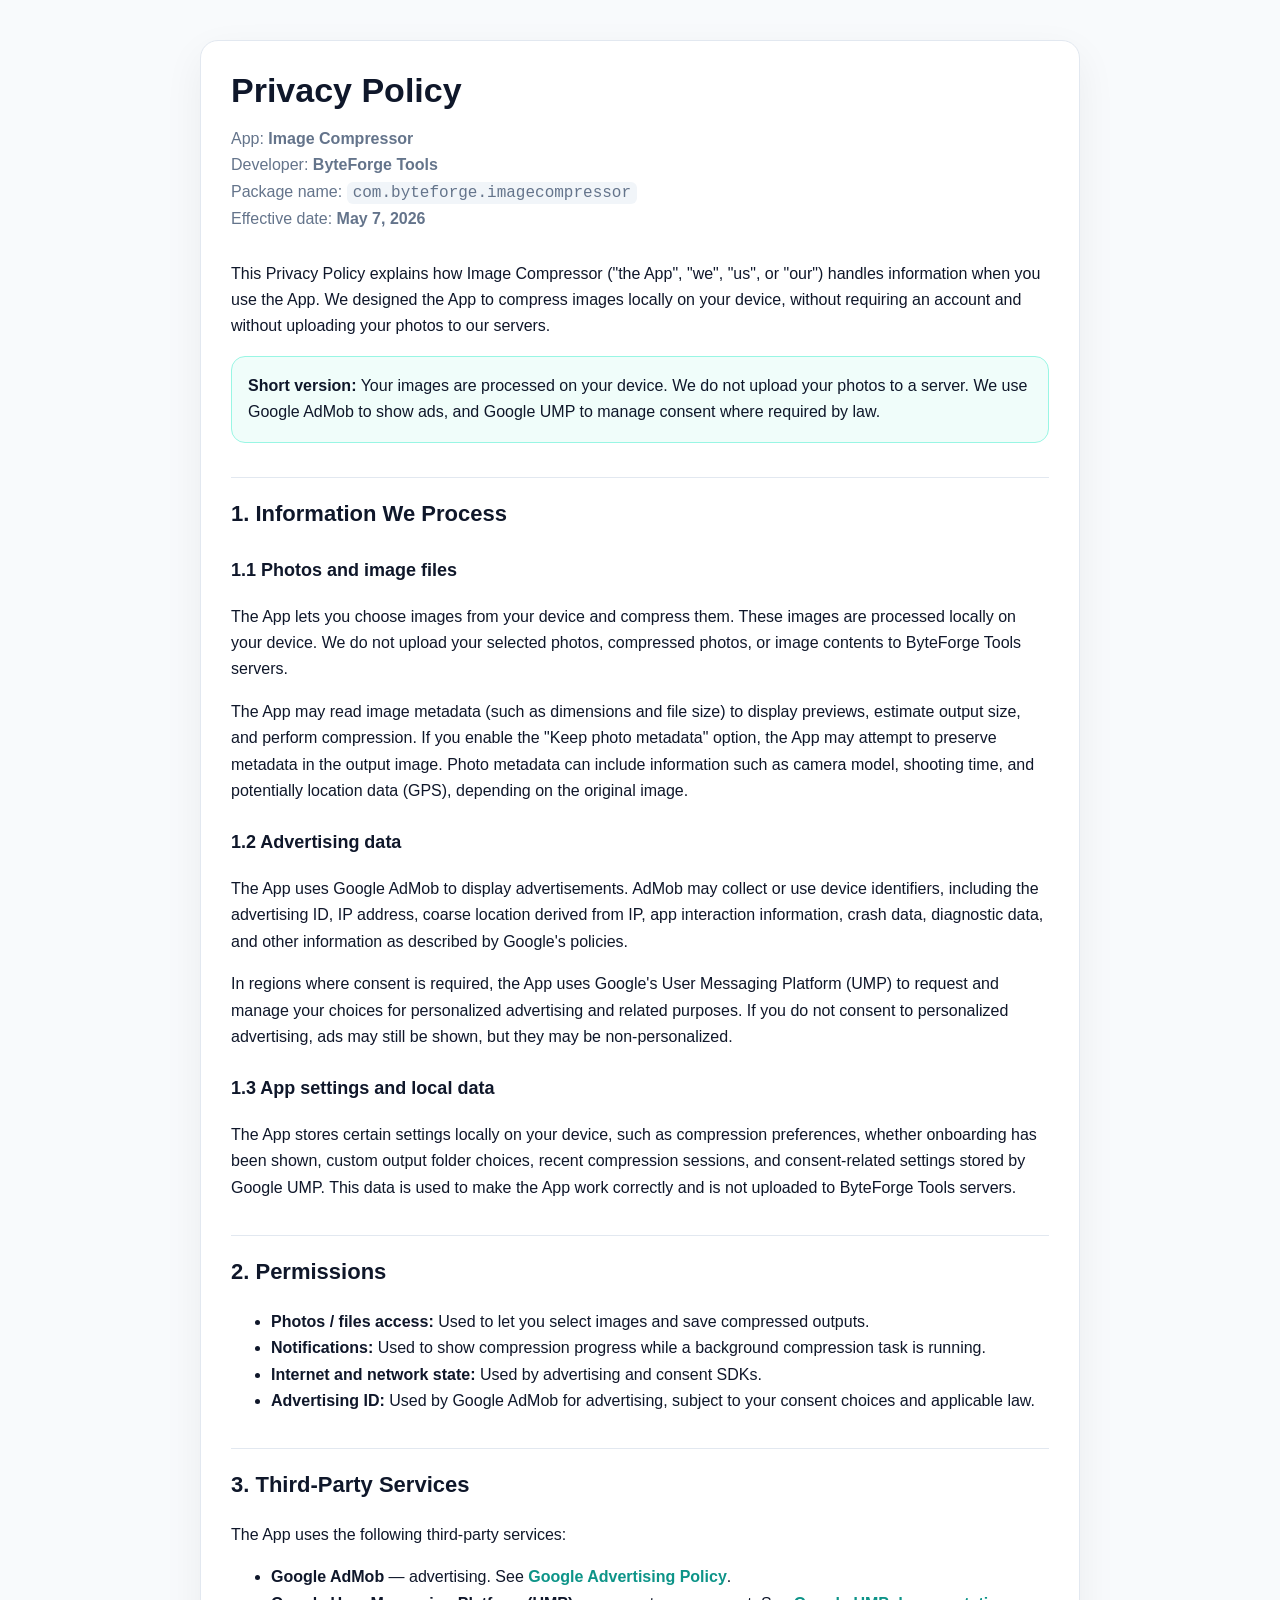
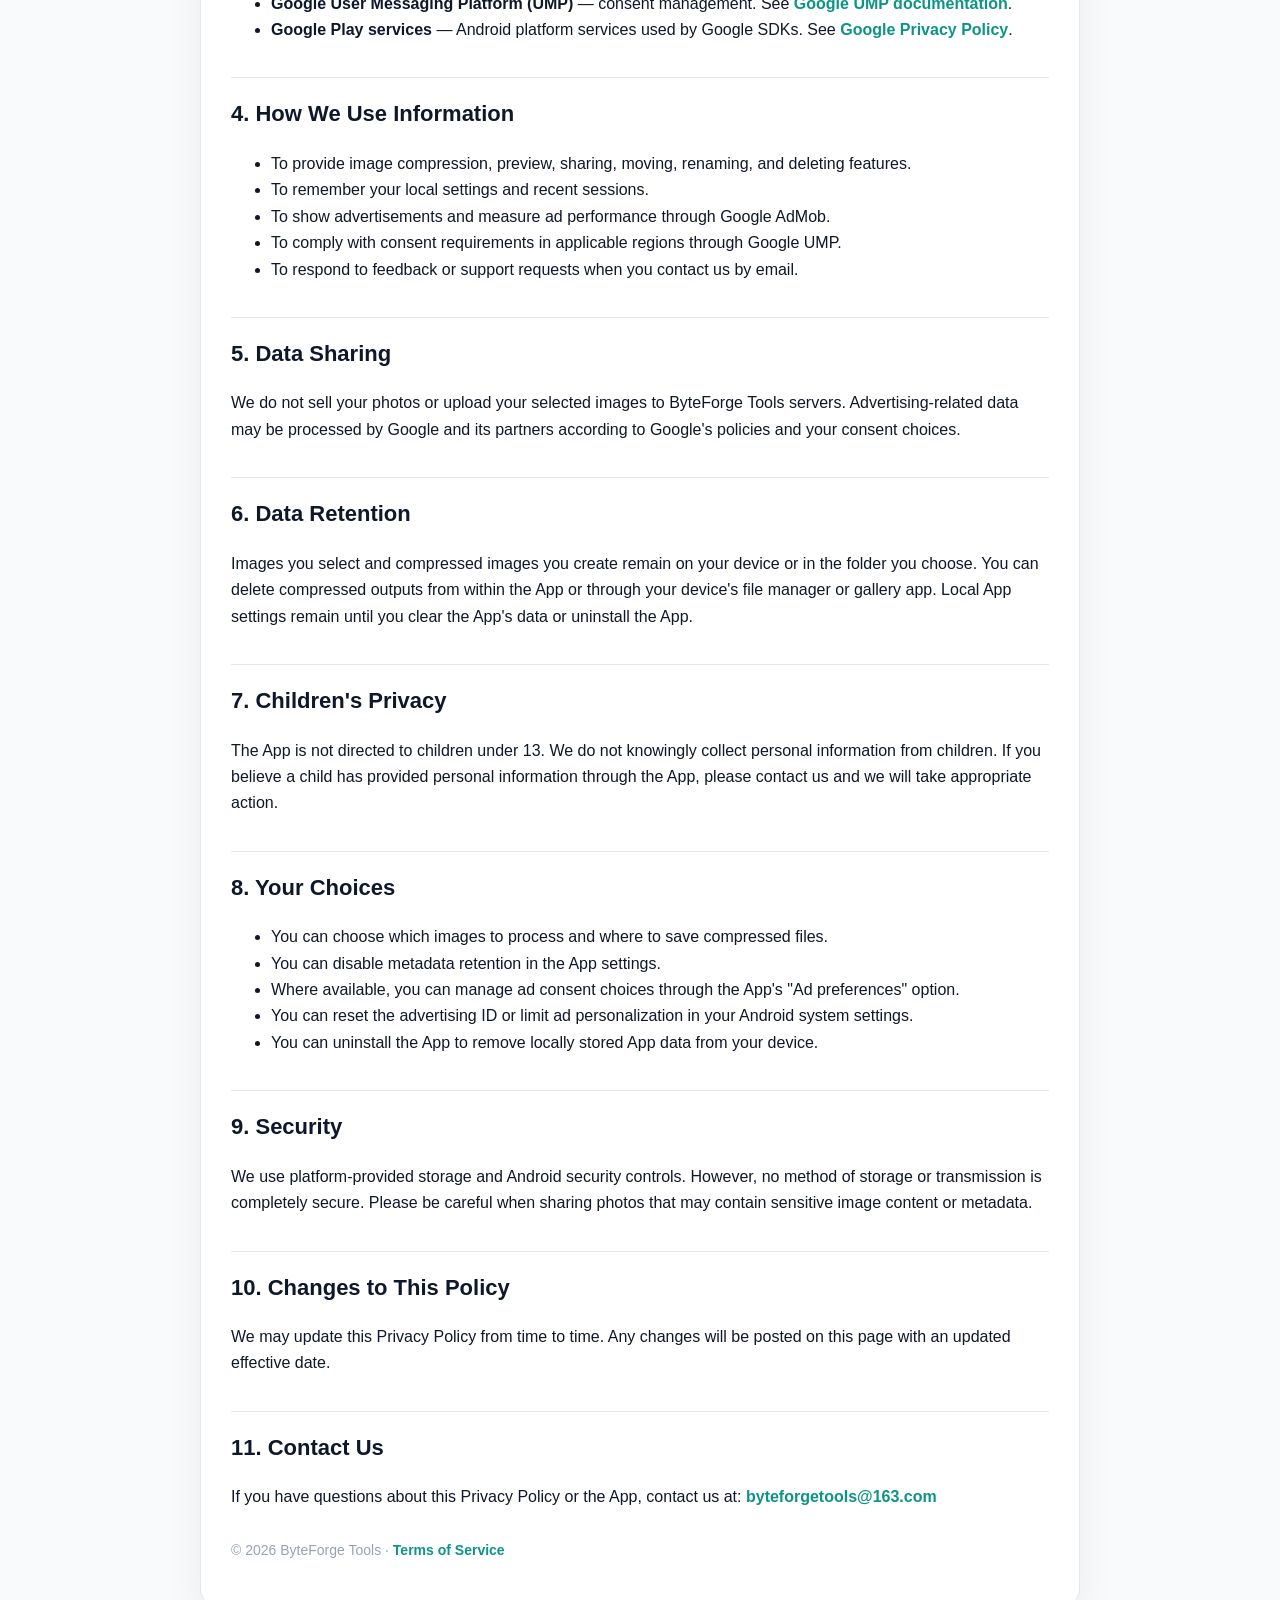
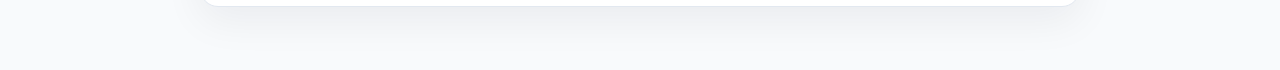
==== imagecompressor/privacy-policy.html @ 09f1385c "Add legal pages for Image Compressor Add a GitHub Pages landing page plus Image Compressor privacy p" ====
<!doctype html>
<html lang="en">
<head>
  <meta charset="utf-8">
  <meta name="viewport" content="width=device-width, initial-scale=1">
  <title>Privacy Policy — Image Compressor</title>
  <link rel="stylesheet" href="../assets/style.css">
</head>
<body>
  <main class="page">
    <article class="card">
      <h1>Privacy Policy</h1>
      <p class="meta">
        App: <strong>Image Compressor</strong><br>
        Developer: <strong>ByteForge Tools</strong><br>
        Package name: <code>com.byteforge.imagecompressor</code><br>
        Effective date: <strong>May 7, 2026</strong>
      </p>

      <p>
        This Privacy Policy explains how Image Compressor ("the App", "we", "us", or "our")
        handles information when you use the App. We designed the App to compress images
        locally on your device, without requiring an account and without uploading your
        photos to our servers.
      </p>

      <div class="notice">
        <strong>Short version:</strong> Your images are processed on your device. We do not
        upload your photos to a server. We use Google AdMob to show ads, and Google UMP to
        manage consent where required by law.
      </div>

      <h2>1. Information We Process</h2>

      <h3>1.1 Photos and image files</h3>
      <p>
        The App lets you choose images from your device and compress them. These images are
        processed locally on your device. We do not upload your selected photos, compressed
        photos, or image contents to ByteForge Tools servers.
      </p>
      <p>
        The App may read image metadata (such as dimensions and file size) to display previews,
        estimate output size, and perform compression. If you enable the "Keep photo metadata"
        option, the App may attempt to preserve metadata in the output image. Photo metadata
        can include information such as camera model, shooting time, and potentially location
        data (GPS), depending on the original image.
      </p>

      <h3>1.2 Advertising data</h3>
      <p>
        The App uses Google AdMob to display advertisements. AdMob may collect or use device
        identifiers, including the advertising ID, IP address, coarse location derived from IP,
        app interaction information, crash data, diagnostic data, and other information as
        described by Google's policies.
      </p>
      <p>
        In regions where consent is required, the App uses Google's User Messaging Platform
        (UMP) to request and manage your choices for personalized advertising and related
        purposes. If you do not consent to personalized advertising, ads may still be shown,
        but they may be non-personalized.
      </p>

      <h3>1.3 App settings and local data</h3>
      <p>
        The App stores certain settings locally on your device, such as compression preferences,
        whether onboarding has been shown, custom output folder choices, recent compression
        sessions, and consent-related settings stored by Google UMP. This data is used to make
        the App work correctly and is not uploaded to ByteForge Tools servers.
      </p>

      <h2>2. Permissions</h2>
      <ul>
        <li><strong>Photos / files access:</strong> Used to let you select images and save compressed outputs.</li>
        <li><strong>Notifications:</strong> Used to show compression progress while a background compression task is running.</li>
        <li><strong>Internet and network state:</strong> Used by advertising and consent SDKs.</li>
        <li><strong>Advertising ID:</strong> Used by Google AdMob for advertising, subject to your consent choices and applicable law.</li>
      </ul>

      <h2>3. Third-Party Services</h2>
      <p>The App uses the following third-party services:</p>
      <ul>
        <li>
          <strong>Google AdMob</strong> — advertising.
          See <a href="https://policies.google.com/technologies/ads" target="_blank" rel="noopener">Google Advertising Policy</a>.
        </li>
        <li>
          <strong>Google User Messaging Platform (UMP)</strong> — consent management.
          See <a href="https://support.google.com/admob/answer/10113207" target="_blank" rel="noopener">Google UMP documentation</a>.
        </li>
        <li>
          <strong>Google Play services</strong> — Android platform services used by Google SDKs.
          See <a href="https://policies.google.com/privacy" target="_blank" rel="noopener">Google Privacy Policy</a>.
        </li>
      </ul>

      <h2>4. How We Use Information</h2>
      <ul>
        <li>To provide image compression, preview, sharing, moving, renaming, and deleting features.</li>
        <li>To remember your local settings and recent sessions.</li>
        <li>To show advertisements and measure ad performance through Google AdMob.</li>
        <li>To comply with consent requirements in applicable regions through Google UMP.</li>
        <li>To respond to feedback or support requests when you contact us by email.</li>
      </ul>

      <h2>5. Data Sharing</h2>
      <p>
        We do not sell your photos or upload your selected images to ByteForge Tools servers.
        Advertising-related data may be processed by Google and its partners according to
        Google's policies and your consent choices.
      </p>

      <h2>6. Data Retention</h2>
      <p>
        Images you select and compressed images you create remain on your device or in the
        folder you choose. You can delete compressed outputs from within the App or through
        your device's file manager or gallery app. Local App settings remain until you clear
        the App's data or uninstall the App.
      </p>

      <h2>7. Children's Privacy</h2>
      <p>
        The App is not directed to children under 13. We do not knowingly collect personal
        information from children. If you believe a child has provided personal information
        through the App, please contact us and we will take appropriate action.
      </p>

      <h2>8. Your Choices</h2>
      <ul>
        <li>You can choose which images to process and where to save compressed files.</li>
        <li>You can disable metadata retention in the App settings.</li>
        <li>Where available, you can manage ad consent choices through the App's "Ad preferences" option.</li>
        <li>You can reset the advertising ID or limit ad personalization in your Android system settings.</li>
        <li>You can uninstall the App to remove locally stored App data from your device.</li>
      </ul>

      <h2>9. Security</h2>
      <p>
        We use platform-provided storage and Android security controls. However, no method of
        storage or transmission is completely secure. Please be careful when sharing photos
        that may contain sensitive image content or metadata.
      </p>

      <h2>10. Changes to This Policy</h2>
      <p>
        We may update this Privacy Policy from time to time. Any changes will be posted on
        this page with an updated effective date.
      </p>

      <h2>11. Contact Us</h2>
      <p>
        If you have questions about this Privacy Policy or the App, contact us at:
        <a href="mailto:byteforgetools@163.com">byteforgetools@163.com</a>
      </p>

      <p class="footer">
        © 2026 ByteForge Tools · <a href="./terms.html">Terms of Service</a>
      </p>
    </article>
  </main>
</body>
</html>
---- assets/style.css ----
body {
  margin: 0;
  background: #f8fafc;
  color: #0f172a;
  font-family: -apple-system, BlinkMacSystemFont, "Segoe UI", Roboto, Helvetica, Arial, sans-serif;
  line-height: 1.65;
}

.page {
  max-width: 880px;
  margin: 0 auto;
  padding: 40px 22px 64px;
}

.card {
  background: #ffffff;
  border: 1px solid #e2e8f0;
  border-radius: 18px;
  padding: 30px;
  box-shadow: 0 14px 40px rgba(15, 23, 42, 0.06);
}

h1 {
  margin: 0 0 10px;
  font-size: 34px;
  line-height: 1.15;
}

h2 {
  margin-top: 34px;
  padding-top: 18px;
  border-top: 1px solid #e2e8f0;
  font-size: 22px;
}

h3 {
  margin-top: 24px;
  font-size: 18px;
}

p, li {
  font-size: 16px;
}

.meta {
  color: #64748b;
  margin-bottom: 28px;
}

a {
  color: #0d9488;
  text-decoration: none;
  font-weight: 600;
}

a:hover {
  text-decoration: underline;
}

code {
  background: #f1f5f9;
  border-radius: 6px;
  padding: 2px 6px;
}

.notice {
  background: #f0fdfa;
  border: 1px solid #99f6e4;
  border-radius: 14px;
  padding: 16px;
}

.footer {
  margin-top: 28px;
  color: #94a3b8;
  font-size: 14px;
}
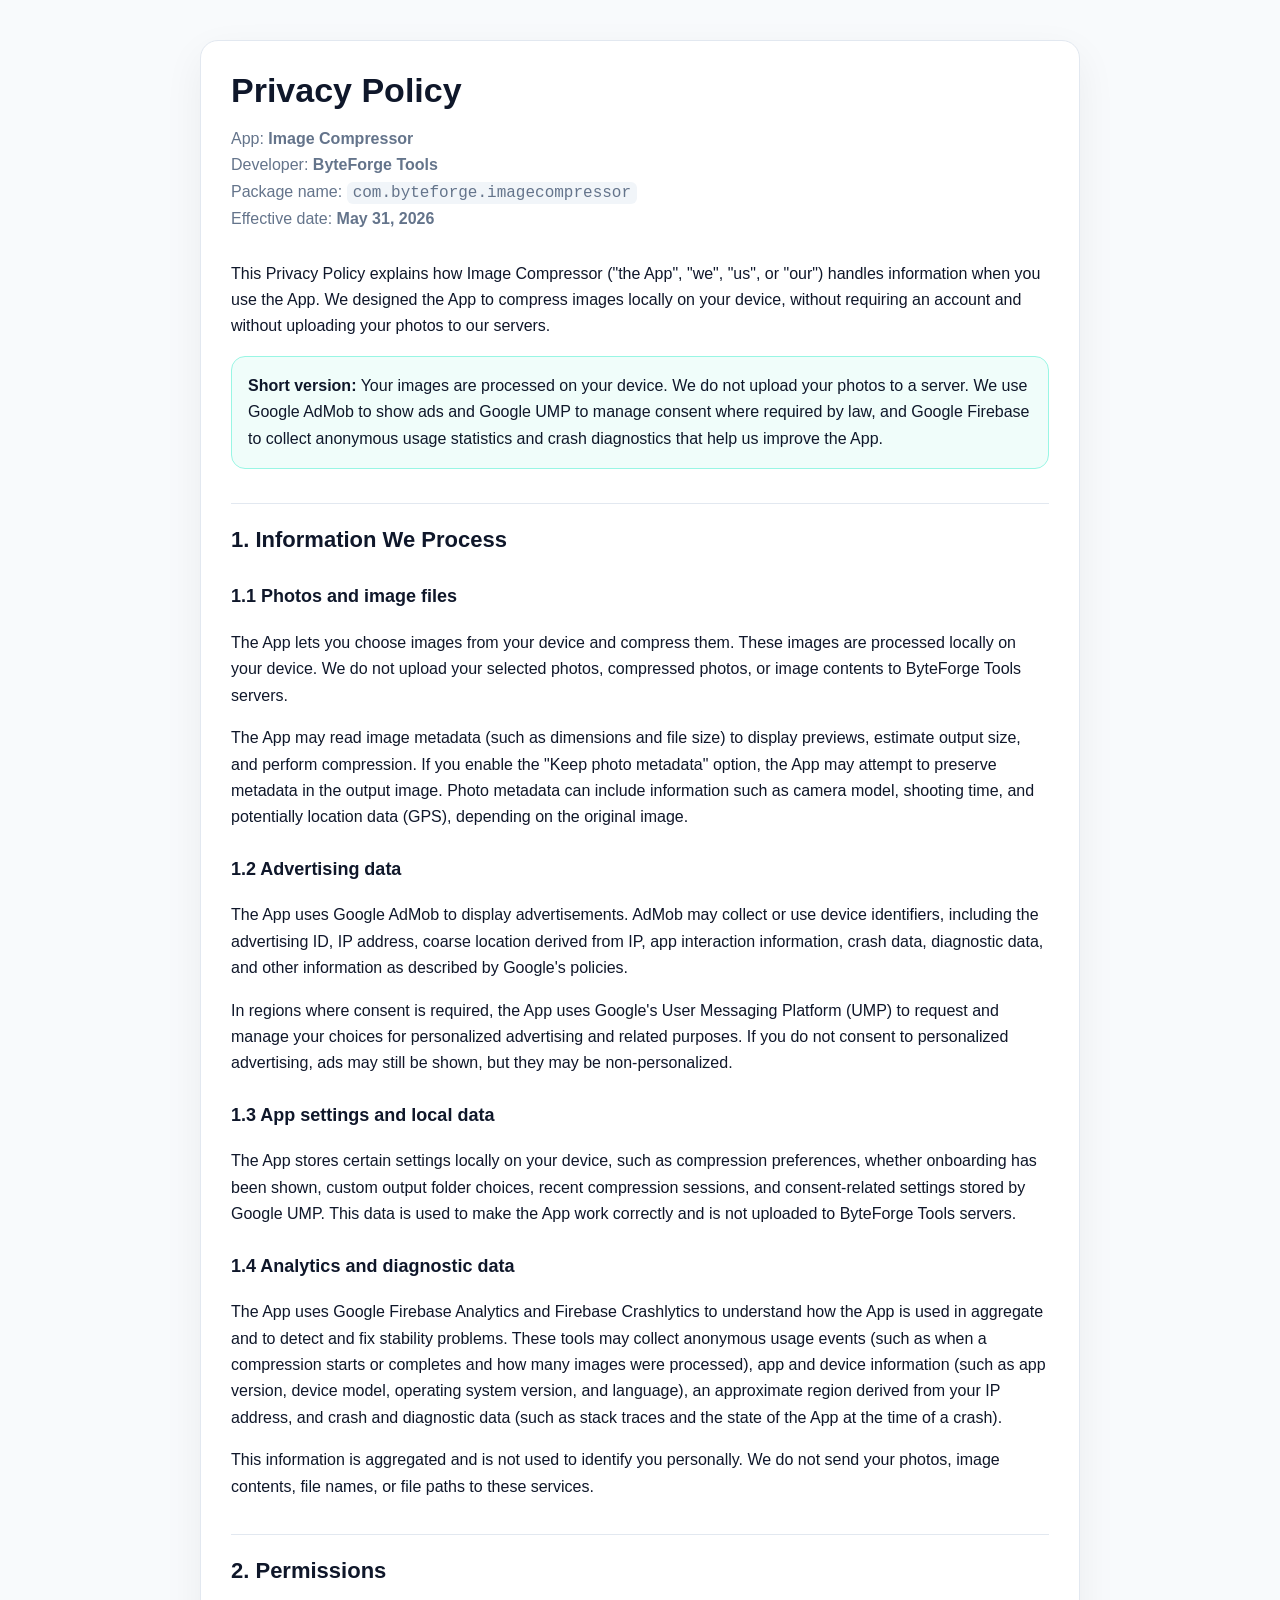
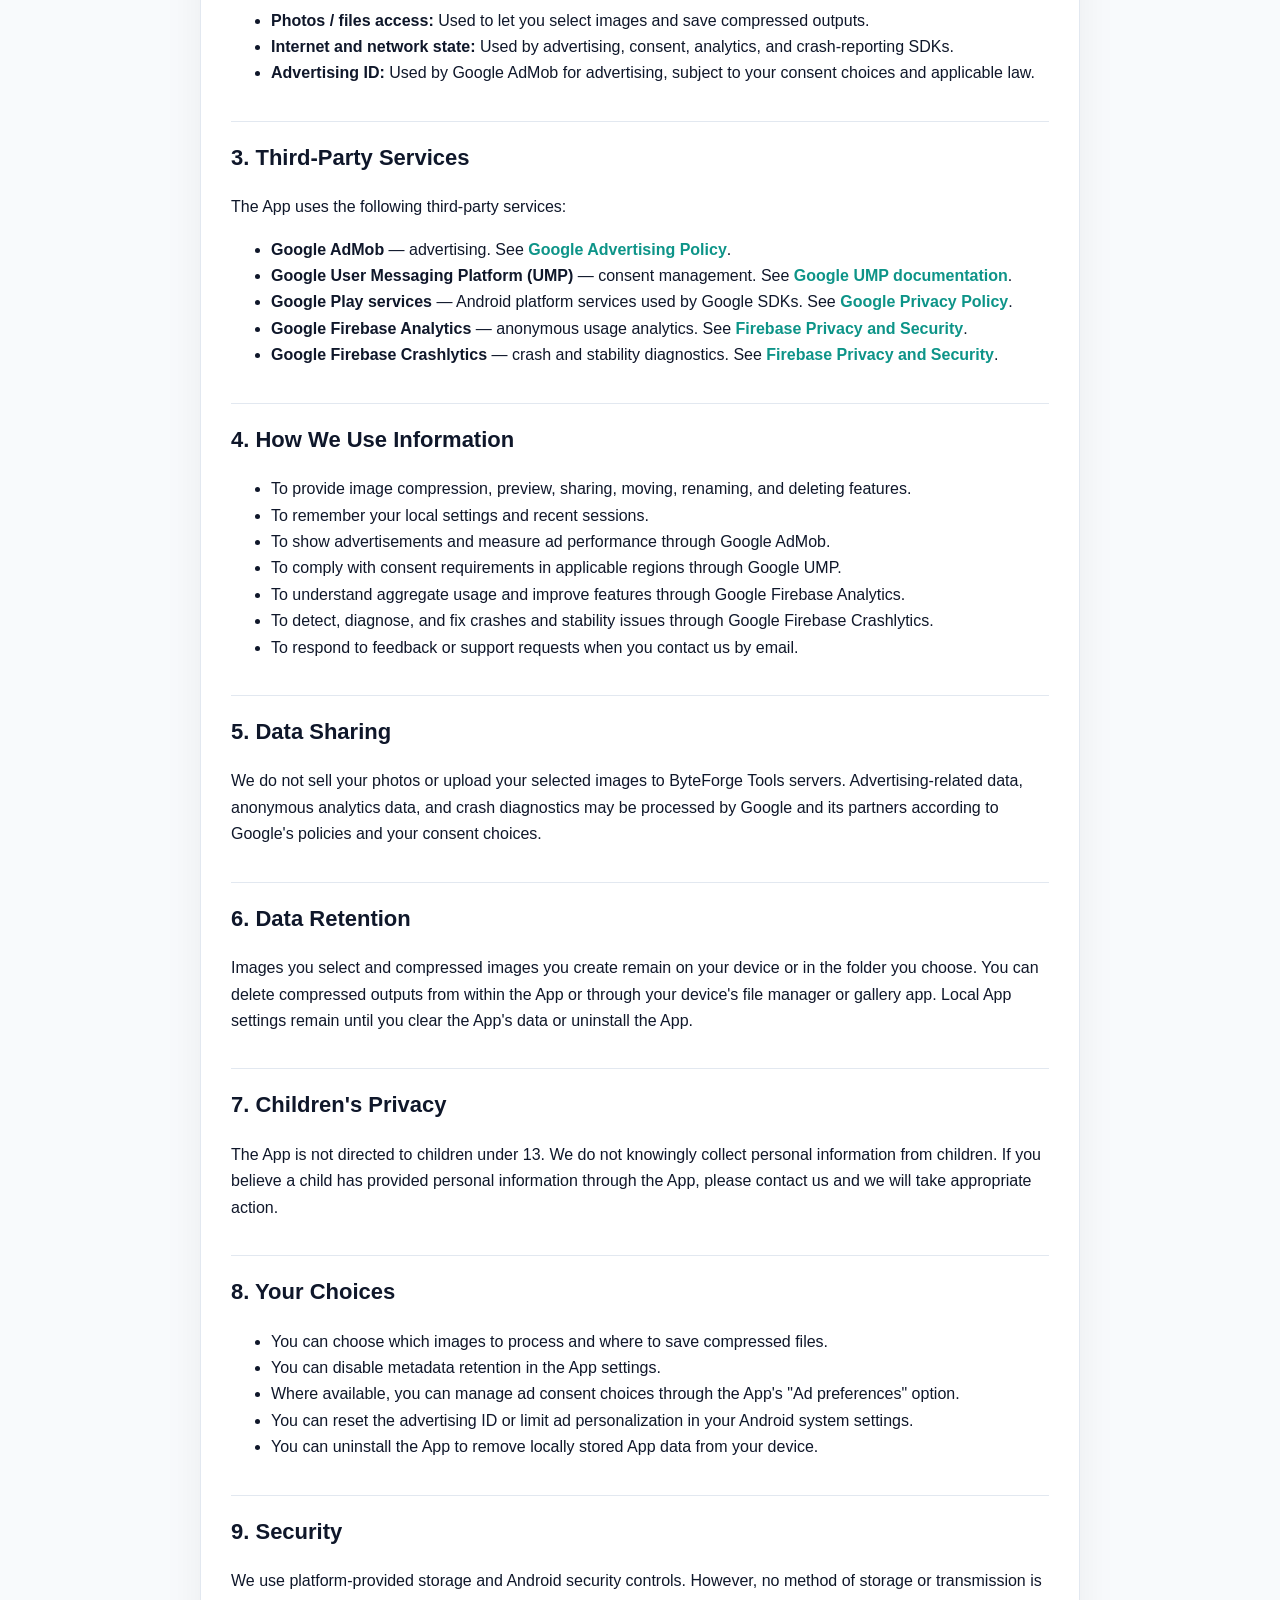
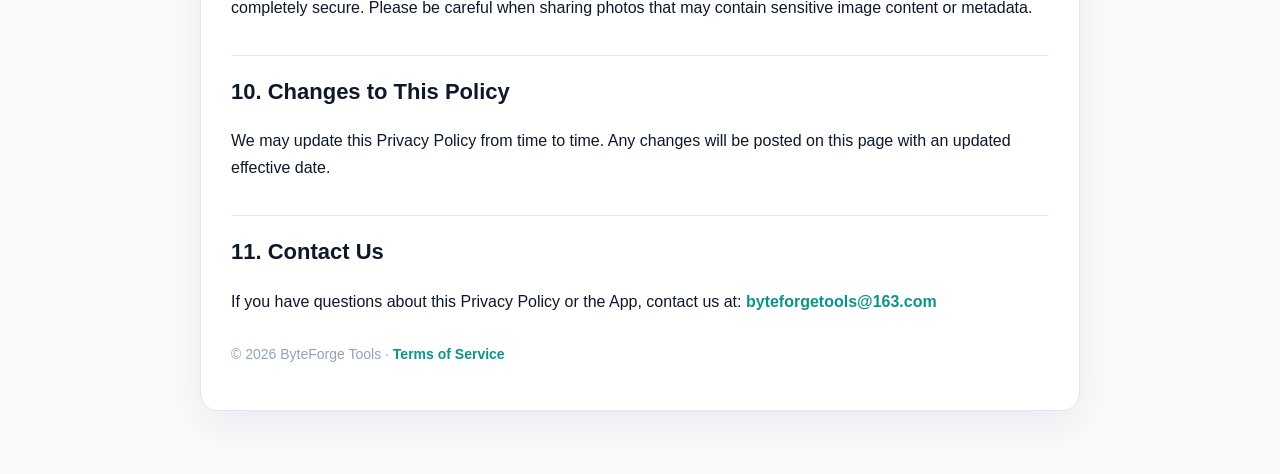
==== commit aeb632f0: "feat:update policy content" ====
--- a/imagecompressor/privacy-policy.html
+++ b/imagecompressor/privacy-policy.html
@@ -14,7 +14,7 @@
         App: <strong>Image Compressor</strong><br>
         Developer: <strong>ByteForge Tools</strong><br>
         Package name: <code>com.byteforge.imagecompressor</code><br>
-        Effective date: <strong>May 7, 2026</strong>
+        Effective date: <strong>May 31, 2026</strong>
       </p>
 
       <p>
@@ -26,8 +26,9 @@
 
       <div class="notice">
         <strong>Short version:</strong> Your images are processed on your device. We do not
-        upload your photos to a server. We use Google AdMob to show ads, and Google UMP to
-        manage consent where required by law.
+        upload your photos to a server. We use Google AdMob to show ads and Google UMP to
+        manage consent where required by law, and Google Firebase to collect anonymous usage
+        statistics and crash diagnostics that help us improve the App.
       </div>
 
       <h2>1. Information We Process</h2>
@@ -68,11 +69,25 @@
         the App work correctly and is not uploaded to ByteForge Tools servers.
       </p>
 
+      <h3>1.4 Analytics and diagnostic data</h3>
+      <p>
+        The App uses Google Firebase Analytics and Firebase Crashlytics to understand how the
+        App is used in aggregate and to detect and fix stability problems. These tools may
+        collect anonymous usage events (such as when a compression starts or completes and how
+        many images were processed), app and device information (such as app version, device
+        model, operating system version, and language), an approximate region derived from your
+        IP address, and crash and diagnostic data (such as stack traces and the state of the App
+        at the time of a crash).
+      </p>
+      <p>
+        This information is aggregated and is not used to identify you personally. We do not send
+        your photos, image contents, file names, or file paths to these services.
+      </p>
+
       <h2>2. Permissions</h2>
       <ul>
         <li><strong>Photos / files access:</strong> Used to let you select images and save compressed outputs.</li>
-        <li><strong>Notifications:</strong> Used to show compression progress while a background compression task is running.</li>
-        <li><strong>Internet and network state:</strong> Used by advertising and consent SDKs.</li>
+        <li><strong>Internet and network state:</strong> Used by advertising, consent, analytics, and crash-reporting SDKs.</li>
         <li><strong>Advertising ID:</strong> Used by Google AdMob for advertising, subject to your consent choices and applicable law.</li>
       </ul>
 
@@ -91,6 +106,14 @@
           <strong>Google Play services</strong> — Android platform services used by Google SDKs.
           See <a href="https://policies.google.com/privacy" target="_blank" rel="noopener">Google Privacy Policy</a>.
         </li>
+        <li>
+          <strong>Google Firebase Analytics</strong> — anonymous usage analytics.
+          See <a href="https://firebase.google.com/support/privacy" target="_blank" rel="noopener">Firebase Privacy and Security</a>.
+        </li>
+        <li>
+          <strong>Google Firebase Crashlytics</strong> — crash and stability diagnostics.
+          See <a href="https://firebase.google.com/support/privacy" target="_blank" rel="noopener">Firebase Privacy and Security</a>.
+        </li>
       </ul>
 
       <h2>4. How We Use Information</h2>
@@ -99,14 +122,17 @@
         <li>To remember your local settings and recent sessions.</li>
         <li>To show advertisements and measure ad performance through Google AdMob.</li>
         <li>To comply with consent requirements in applicable regions through Google UMP.</li>
+        <li>To understand aggregate usage and improve features through Google Firebase Analytics.</li>
+        <li>To detect, diagnose, and fix crashes and stability issues through Google Firebase Crashlytics.</li>
         <li>To respond to feedback or support requests when you contact us by email.</li>
       </ul>
 
       <h2>5. Data Sharing</h2>
       <p>
         We do not sell your photos or upload your selected images to ByteForge Tools servers.
-        Advertising-related data may be processed by Google and its partners according to
-        Google's policies and your consent choices.
+        Advertising-related data, anonymous analytics data, and crash diagnostics may be
+        processed by Google and its partners according to Google's policies and your consent
+        choices.
       </p>
 
       <h2>6. Data Retention</h2>
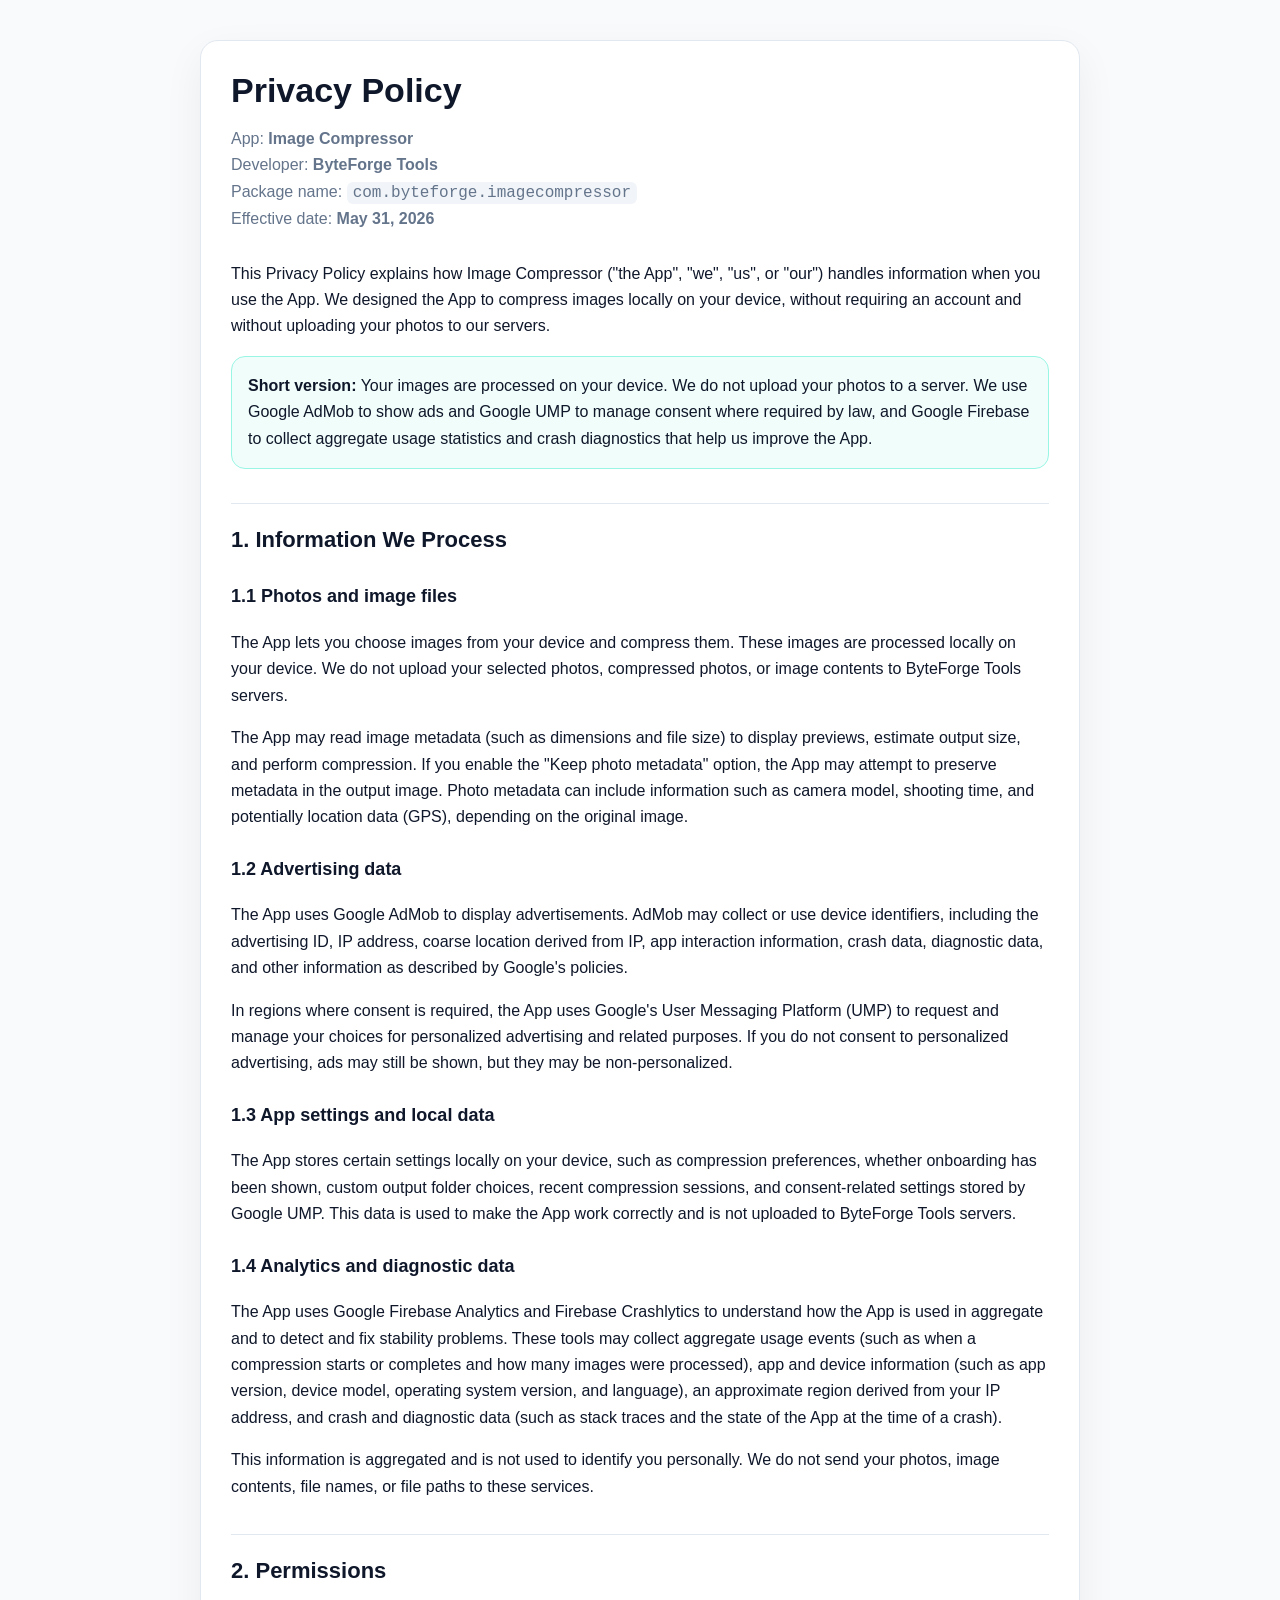
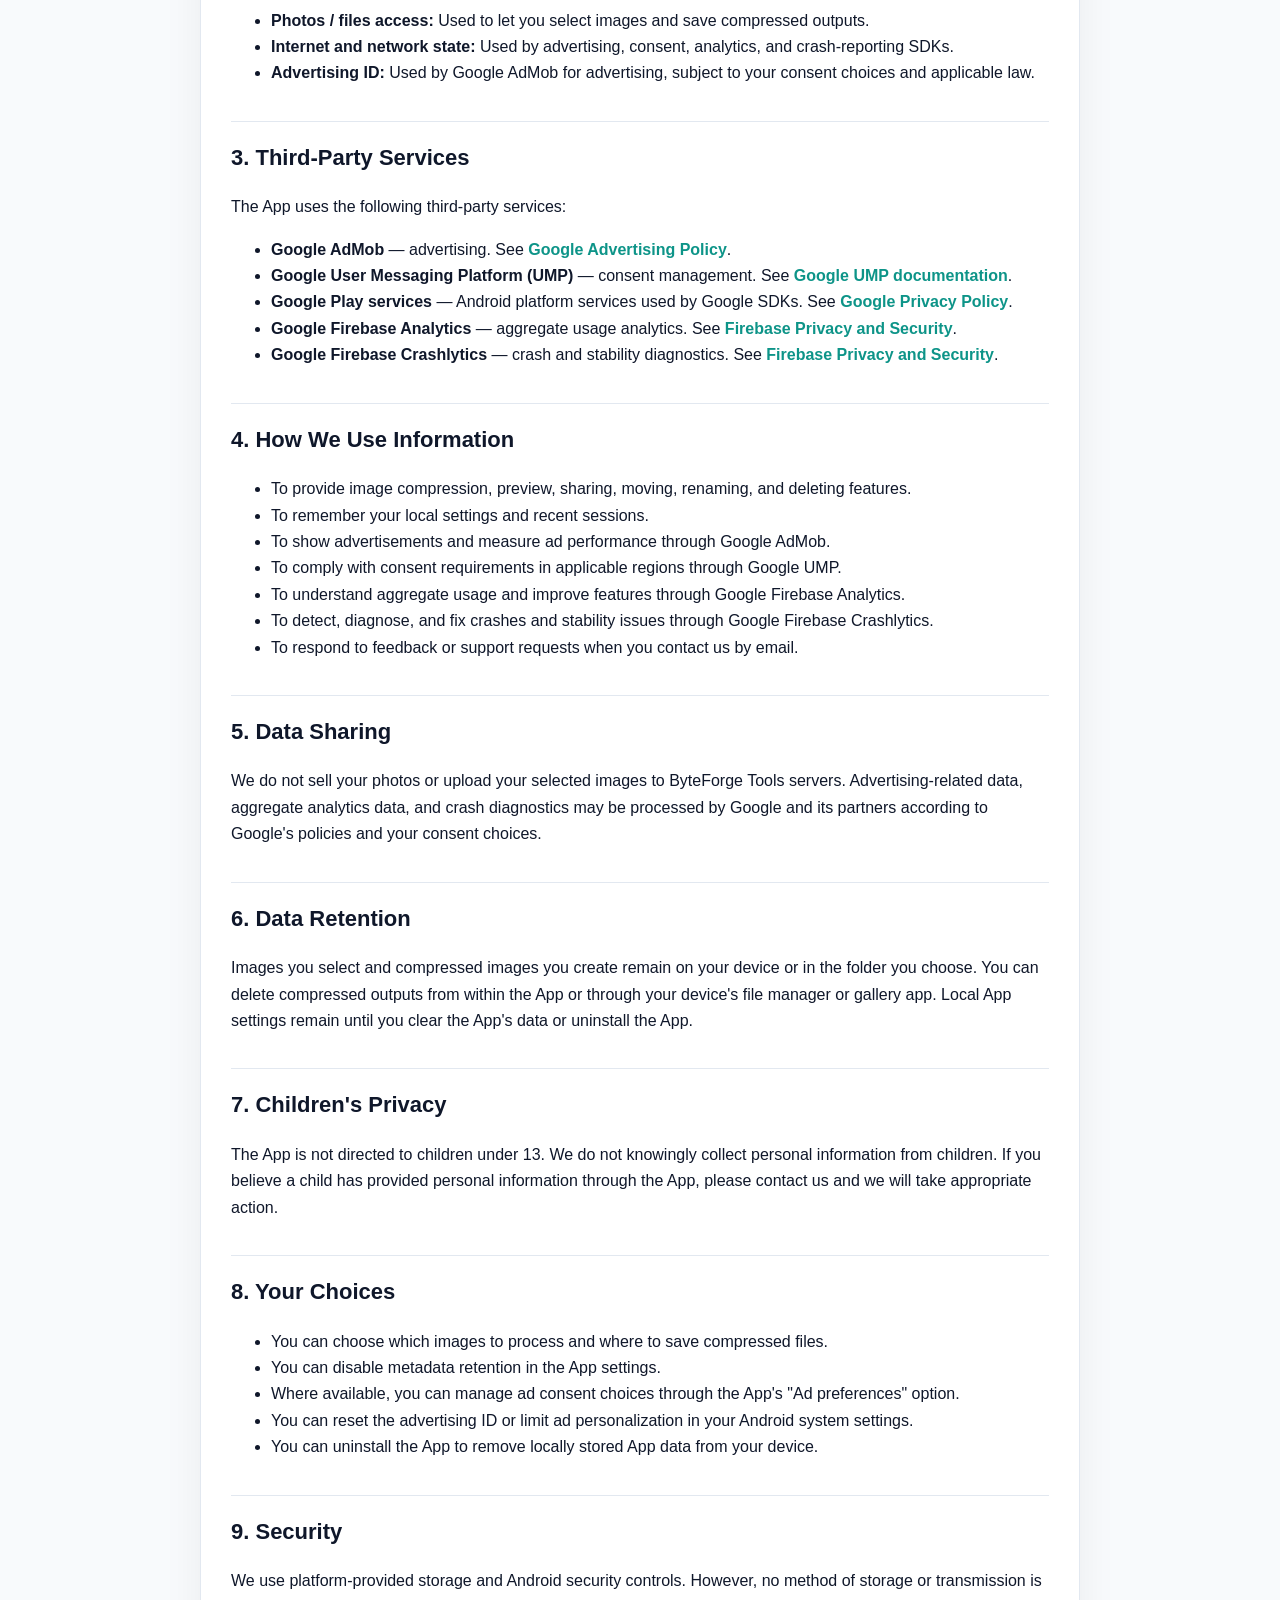
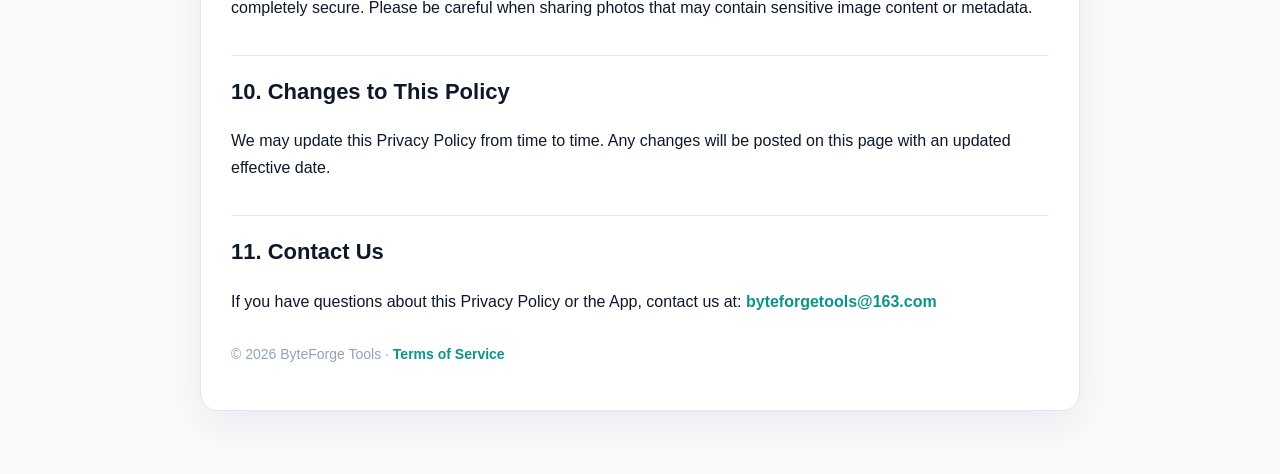
==== commit 5ae240bc: "feat：update doc" ====
--- a/imagecompressor/privacy-policy.html
+++ b/imagecompressor/privacy-policy.html
@@ -27,7 +27,7 @@
       <div class="notice">
         <strong>Short version:</strong> Your images are processed on your device. We do not
         upload your photos to a server. We use Google AdMob to show ads and Google UMP to
-        manage consent where required by law, and Google Firebase to collect anonymous usage
+        manage consent where required by law, and Google Firebase to collect aggregate usage
         statistics and crash diagnostics that help us improve the App.
       </div>
 
@@ -73,7 +73,7 @@
       <p>
         The App uses Google Firebase Analytics and Firebase Crashlytics to understand how the
         App is used in aggregate and to detect and fix stability problems. These tools may
-        collect anonymous usage events (such as when a compression starts or completes and how
+        collect aggregate usage events (such as when a compression starts or completes and how
         many images were processed), app and device information (such as app version, device
         model, operating system version, and language), an approximate region derived from your
         IP address, and crash and diagnostic data (such as stack traces and the state of the App
@@ -107,7 +107,7 @@
           See <a href="https://policies.google.com/privacy" target="_blank" rel="noopener">Google Privacy Policy</a>.
         </li>
         <li>
-          <strong>Google Firebase Analytics</strong> — anonymous usage analytics.
+          <strong>Google Firebase Analytics</strong> — aggregate usage analytics.
           See <a href="https://firebase.google.com/support/privacy" target="_blank" rel="noopener">Firebase Privacy and Security</a>.
         </li>
         <li>
@@ -130,7 +130,7 @@
       <h2>5. Data Sharing</h2>
       <p>
         We do not sell your photos or upload your selected images to ByteForge Tools servers.
-        Advertising-related data, anonymous analytics data, and crash diagnostics may be
+        Advertising-related data, aggregate analytics data, and crash diagnostics may be
         processed by Google and its partners according to Google's policies and your consent
         choices.
       </p>
